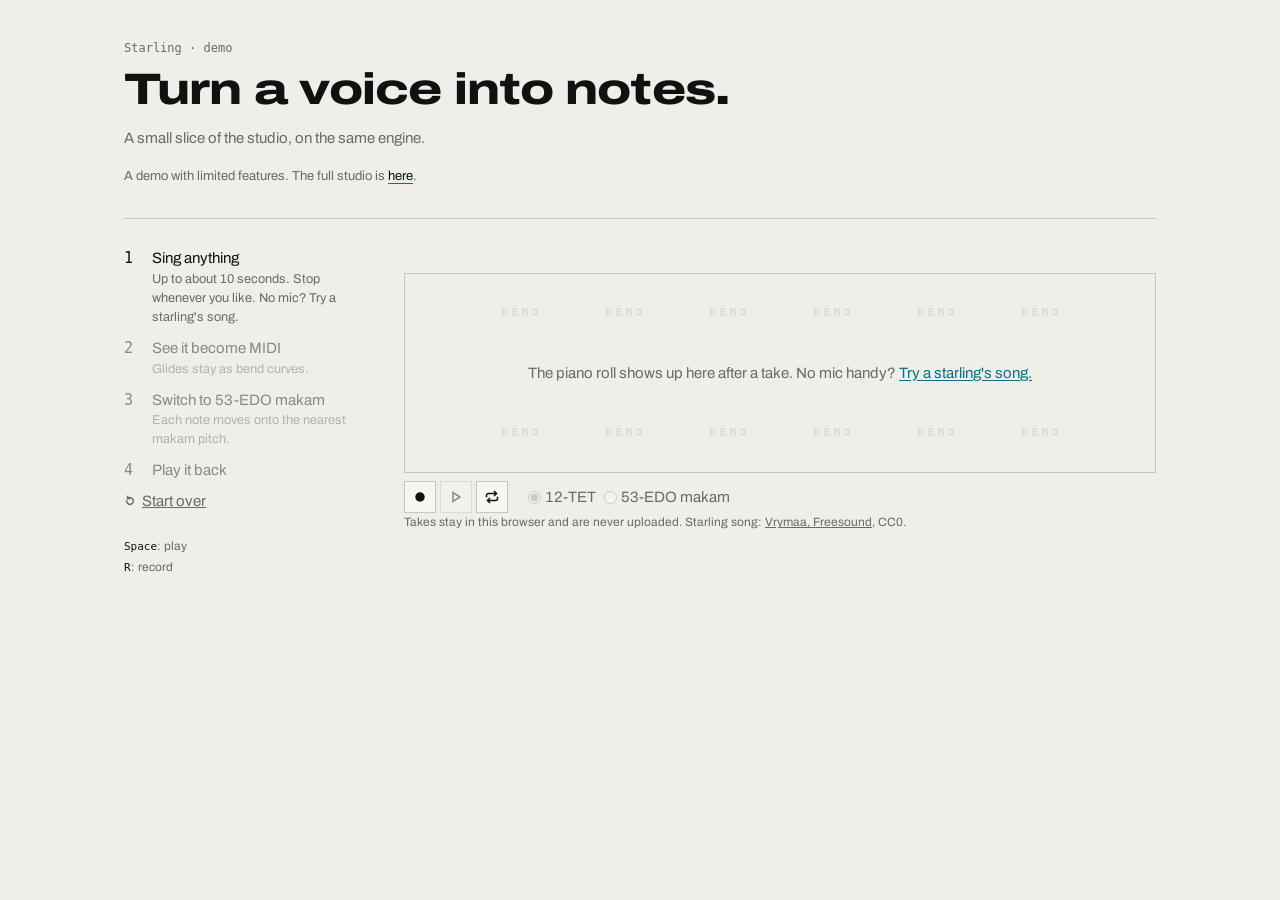
==== try/index.html @ cbfd1e99 "Deploy Starling 3f516eb: the demo mark in the roll box, the starling's last 6 seconds Co-Authored-By" ====
<!doctype html>
<html lang="en" data-category="transcribe">
  <head>
    <meta charset="utf-8" />
    <meta name="viewport" content="width=device-width, initial-scale=1" />
    <title>Try Starling</title>
    <link rel="icon" href="../assets/favicon-32-CHO36d3g.png" sizes="32x32" type="image/png" />
    <link rel="icon" href="../assets/favicon-B6P8SAkx.svg" type="image/svg+xml" />
    <link rel="apple-touch-icon" href="../assets/apple-touch-icon-BotlRx_U.png" />
    <script>
      // For framing (the showcase site): ?theme=paper|night picks the mode
      // before first paint, otherwise the system scheme applies. The demo
      // shell handles ?embed=1 itself once it loads.
      (function () {
        var t = new URLSearchParams(location.search).get("theme");
        if (t === "paper" || t === "night") document.documentElement.dataset.theme = t;
      })();
    </script>
    <script type="module" crossorigin src="../assets/try-_Gzsz8ZM.js"></script>
    <link rel="modulepreload" crossorigin href="../assets/recorder-Cdp40W9x.js">
    <link rel="stylesheet" crossorigin href="../assets/try-DB4RFT_o.css">
  </head>
  <body>
    <div id="demo">
      <!-- The DEMO mark belongs to the roll box alone: the stage's own mark
           stays under this wrapper, and the box asks for a mark of its own,
           a grid centred on the box and clipped by its border. -->
      <div class="try-body" data-demoshell-nomark>
      <p id="message" class="try-message" role="status"></p>
      <div class="try-stage" data-demoshell-mark>
        <canvas id="roll"></canvas>
        <p id="empty" class="try-empty"><span id="empty-text">The piano roll shows up here after a take. No mic handy? <button id="sample-link" type="button" class="try-link">Try a starling's song.</button></span></p>
      </div>
      <div class="try-toolbar">
        <div class="try-toolbar-transport">
          <button id="record" type="button" data-icon="record" data-toggle data-pressed-icon="stop" data-key="r"></button>
          <button id="play" type="button" data-icon="play" data-toggle data-key="Space" disabled></button>
          <button id="sample" type="button" data-icon="loop" data-label="Try a starling's song"></button>
          <span id="rec-status" class="try-fine"></span>
        </div>
        <span class="try-toolbar-tuning try-tuning" role="radiogroup" aria-label="Tuning">
          <label><input type="radio" name="tuning" value="" checked disabled /> 12-TET</label>
          <label><input type="radio" name="tuning" value="53-edo" disabled /> 53-EDO makam</label>
        </span>
        <label id="smoothing-row" class="try-toolbar-smoothing" hidden>
          <span>Smoothing</span>
          <input id="smoothing" type="range" min="0" max="100" step="5" value="0" />
          <span id="smoothing-val">0%</span>
        </label>
      </div>
      <p class="try-fine">Takes stay in this browser and are never uploaded. Starling song: <a href="https://freesound.org/s/737756/" target="_blank" rel="noopener">Vrymaa, Freesound</a>, CC0.</p>
      </div>
    </div>
  </body>
</html>
---- assets/try-DB4RFT_o.css ----
@font-face{font-family:Archivo;src:url(./Archivo-nA3Ms_VF.woff2) format("woff2");font-weight:400 800;font-stretch:62% 125%;font-display:swap}@font-face{font-family:JetBrains Mono;src:url(./JetBrainsMono-BeqGHA24.woff2) format("woff2");font-weight:100 800;font-display:swap}:root{color-scheme:light dark;--ground: light-dark(#efeee9, #0e0e0e);--ground-2: light-dark(#f7f6f2, #161616);--band: light-dark(#e6e4de, #151515);--line: light-dark(#c9c7bf, #333333);--ink: light-dark(#111111, #f2f2ee);--ink-mut: light-dark(#6b6a64, #8a8a85);--mark: light-dark(#111111, #f2f2ee);--acc: var(--ink);--font-sans: "Archivo", -apple-system, "Helvetica Neue", Helvetica, Arial, sans-serif;--font-mono: "JetBrains Mono", ui-monospace, "SF Mono", Menlo, monospace;--head-stretch: 125%;--head-weight: 800;--head-tracking: -.02em;--space: 8px;--radius: 0;--hairline: 1px solid var(--line)}[data-theme=paper]{color-scheme:light}[data-theme=night]{color-scheme:dark}[data-theme]{background-color:var(--ground);color:var(--ink)}[data-category=transcribe]{--acc: light-dark(#007489, #3df2ff)}[data-category=transform]{--acc: light-dark(#c23900, #ff5a1f)}[data-category=perceive]{--acc: light-dark(#597300, #d7ff1f)}[data-category=workflow]{--acc: light-dark(#cd0f70, #ff2d95)}@supports not (color: light-dark(#000000,#ffffff)){:root,[data-theme]{color-scheme:light}:root{--ground: #efeee9;--ground-2: #f7f6f2;--band: #e6e4de;--line: #c9c7bf;--ink: #111111;--ink-mut: #6b6a64;--mark: #111111}[data-category=transcribe]{--acc: #007489}[data-category=transform]{--acc: #c23900}[data-category=perceive]{--acc: #597300}[data-category=workflow]{--acc: #cd0f70}}.steprail{font:15px/1.5 var(--font-sans);color:var(--ink)}.steprail ol{list-style:none;counter-reset:step;margin:0;padding:0;display:grid;gap:10px}.steprail-step{counter-increment:step;display:grid;grid-template-columns:2ch 1fr;column-gap:10px;opacity:.45;transition:opacity .9s ease}.steprail-step:before{content:counter(step);font-family:var(--font-mono)}.steprail-step[data-state=current]{opacity:1}.steprail-step[data-state=done]{opacity:.7}.steprail-step[data-state=done]:before{content:"✓"}.steprail-hint{grid-column:2;font-size:.85em;color:var(--ink-mut)}.steprail-end{margin:14px 0 0}.steprail-reset{display:inline-flex;align-items:center;gap:6px;margin-top:8px;background:none;border:0;padding:0;color:var(--ink-mut);text-decoration:underline;cursor:pointer;font:inherit}.steprail-reset .ds-icon{width:12px;height:12px;flex:none}.steprail-reset:focus-visible{outline:2px solid var(--acc);outline-offset:2px}@media(prefers-reduced-motion:reduce){.steprail-step{transition:none}}.iconbutton{--iconbutton-size: calc(var(--space) * 4);--iconbutton-glyph: 16px;box-sizing:border-box;display:inline-grid;place-items:center;flex:none;width:var(--iconbutton-size);height:var(--iconbutton-size);margin:0;padding:0;border:var(--hairline);border-radius:var(--radius);background:var(--ground-2);color:var(--ink);cursor:pointer;vertical-align:middle}.iconbutton[data-size=s]{--iconbutton-size: calc(var(--space) * 3);--iconbutton-glyph: 14px}.iconbutton .ds-icon{display:block;width:var(--iconbutton-glyph);height:var(--iconbutton-glyph);pointer-events:none}.ds-icon *{vector-effect:non-scaling-stroke}.iconbutton:hover{background:var(--band)}.iconbutton[aria-pressed=true]{border-color:var(--acc);color:var(--acc)}.iconbutton[aria-pressed=true]:hover{background:var(--ground-2)}.iconbutton:focus-visible{outline:2px solid var(--acc);outline-offset:1px}.iconbutton:disabled{cursor:default;opacity:.45}.iconbutton:disabled:hover{background:var(--ground-2)}.ds-icon{flex:none;vertical-align:-.2em}body:has(.demoshell){margin:0;background:var(--ground)}.demoshell{box-sizing:border-box;max-width:1080px;margin-inline:auto;padding:calc(var(--space) * 5) calc(var(--space) * 3) calc(var(--space) * 8);color:var(--ink);font:15px/1.55 var(--font-sans);font-variant-numeric:tabular-nums}.demoshell *,.demoshell *:before,.demoshell *:after{box-sizing:inherit}.demoshell-head{padding-bottom:calc(var(--space) * 4);margin-bottom:calc(var(--space) * 4);border-bottom:var(--hairline)}.demoshell-eyebrow{margin:0 0 calc(var(--space) * 1.5);font:500 12px/1.4 var(--font-mono);color:var(--ink-mut)}.demoshell-title{margin:0;max-width:22ch;font-size:clamp(1.75rem,4.2vw,2.75rem);font-stretch:var(--head-stretch);font-weight:var(--head-weight);letter-spacing:var(--head-tracking);line-height:.95;text-wrap:balance}.demoshell-intro{max-width:62ch;margin:calc(var(--space) * 2) 0 0;color:var(--ink-mut)}.demoshell-note{max-width:62ch;margin:calc(var(--space) * 2) 0 0;font-size:13px;color:var(--ink-mut)}.demoshell-note a{color:var(--ink);text-decoration-color:var(--acc);text-underline-offset:3px}.demoshell-note a:focus-visible{outline:1px solid var(--acc);outline-offset:2px}.demoshell-body{display:grid;grid-template-columns:minmax(0,15rem) minmax(0,1fr);column-gap:calc(var(--space) * 5);row-gap:calc(var(--space) * 3);align-items:start}.demoshell-rail{position:sticky;top:calc(var(--space) * 2);margin-top:-.25em}.demoshell-stage{min-width:0;position:relative;isolation:isolate}.demoshell-aside{margin-top:calc(var(--space) * 4)}.demoshell-aside:empty{display:none}.demoshell-keys{display:grid;gap:calc(var(--space) / 2);margin:calc(var(--space) * 3) 0 0;font:12px/1.4 var(--font-sans);color:var(--ink-mut)}.demoshell-keys:empty{display:none}.demoshell-keys kbd{font:500 11px/1.4 var(--font-mono);color:var(--ink)}@media(hover:none)and (pointer:coarse){.demoshell-keys{display:none}}.demoshell{--demoshell-mark-opacity: .09;--demoshell-mark-tile-w: calc(var(--space) * 13);--demoshell-mark-tile-h: calc(var(--space) * 5);--demoshell-mark-z: 2147483646}.demoshell-marked{isolation:isolate}:where(.demoshell-marked){position:relative}.demoshell-mark{position:absolute;inset:0;z-index:var(--demoshell-mark-z);overflow:hidden;display:grid;grid-template-columns:repeat(auto-fill,var(--demoshell-mark-tile-w));grid-template-rows:repeat(auto-fill,var(--demoshell-mark-tile-h));grid-auto-rows:0;place-content:center;padding:calc(var(--space) * 2);color:var(--mark);opacity:var(--demoshell-mark-opacity);font:600 11px/var(--demoshell-mark-tile-h) var(--font-mono);letter-spacing:.3em;text-align:center;pointer-events:none;user-select:none;-webkit-user-select:none}.demoshell-mark>span{overflow:hidden;min-width:0;padding-inline-start:.3em}:where(.demoshell-stage [data-demoshell-nomark]){position:relative;z-index:calc(var(--demoshell-mark-z) + 1);background-color:var(--ground)}@media(max-width:720px){.demoshell{padding:calc(var(--space) * 3) 16px calc(var(--space) * 6)}.demoshell-head{padding-bottom:calc(var(--space) * 3);margin-bottom:calc(var(--space) * 3)}.demoshell-body{grid-template-columns:minmax(0,1fr)}.demoshell-rail{position:static}.demoshell-aside{margin-top:calc(var(--space) * 3)}}html.demoshell-embed,html.demoshell-embed body{background:transparent}.demoshell[data-embed]{max-width:none;padding:4px}.demoshell[data-embed] .demoshell-rail{position:static}.demoshell[data-embed] .demoshell-note{max-width:none;margin-top:calc(var(--space) * 2);font-size:12px}*{box-sizing:border-box}.try-stage{position:relative;height:200px;border:var(--hairline);background:var(--ground)}#roll{display:block;width:100%;height:100%}.try-empty{position:absolute;inset:0;margin:0;display:flex;align-items:center;justify-content:center;padding:calc(var(--space) * 2);text-align:center;color:var(--ink-mut)}.try-empty[hidden]{display:none}.try-message{margin:0;min-height:1.5em;color:var(--ink-mut)}.try-fine{margin:0;font-size:12px;color:var(--ink-mut)}.try-fine a{color:inherit}.try-link{font:inherit;color:var(--acc);background:none;border:0;padding:0;cursor:pointer;text-decoration:underline;text-underline-offset:2px}.try-link:disabled{color:var(--ink-mut);cursor:default}#rec-status{font-variant-numeric:tabular-nums}.try-toolbar{display:flex;flex-wrap:wrap;align-items:center;gap:var(--space) calc(var(--space) * 2);margin-top:var(--space)}.try-toolbar-transport{display:flex;align-items:center;gap:calc(var(--space) / 2)}.try-toolbar-smoothing{display:flex;align-items:center;gap:calc(var(--space) / 2);margin-left:auto;font-size:13px}.try-toolbar-smoothing[hidden]{display:none}#smoothing-val{min-width:3ch;color:var(--acc);font-variant-numeric:tabular-nums;text-align:right}#smoothing{width:160px;appearance:none;-webkit-appearance:none;height:12px;background:transparent;cursor:pointer}#smoothing::-webkit-slider-runnable-track{height:2px;background:linear-gradient(to right,var(--acc) var(--fill, 0%),var(--line) var(--fill, 0%))}#smoothing::-moz-range-track{height:2px;background:linear-gradient(to right,var(--acc) var(--fill, 0%),var(--line) var(--fill, 0%))}#smoothing::-webkit-slider-thumb{-webkit-appearance:none;width:12px;height:12px;margin-top:-5px;background:var(--acc);border:0;border-radius:0}#smoothing::-moz-range-thumb{width:12px;height:12px;background:var(--acc);border:0;border-radius:0}:focus-visible{outline:1px solid var(--acc);outline-offset:1px}.steprail .steprail-reset{background:none;border:0;padding:0}.try-tuning{display:inline-flex;flex-wrap:wrap;gap:var(--space)}.try-tuning label{display:inline-flex;gap:calc(var(--space) / 2);align-items:center}.try-tuning input{accent-color:var(--acc);margin:0}.try-tuning label:has(input:disabled){color:var(--ink-mut)}@media(max-width:700px){.try-stage{height:170px}.try-toolbar-smoothing{flex:1 1 100%;margin-left:0}}
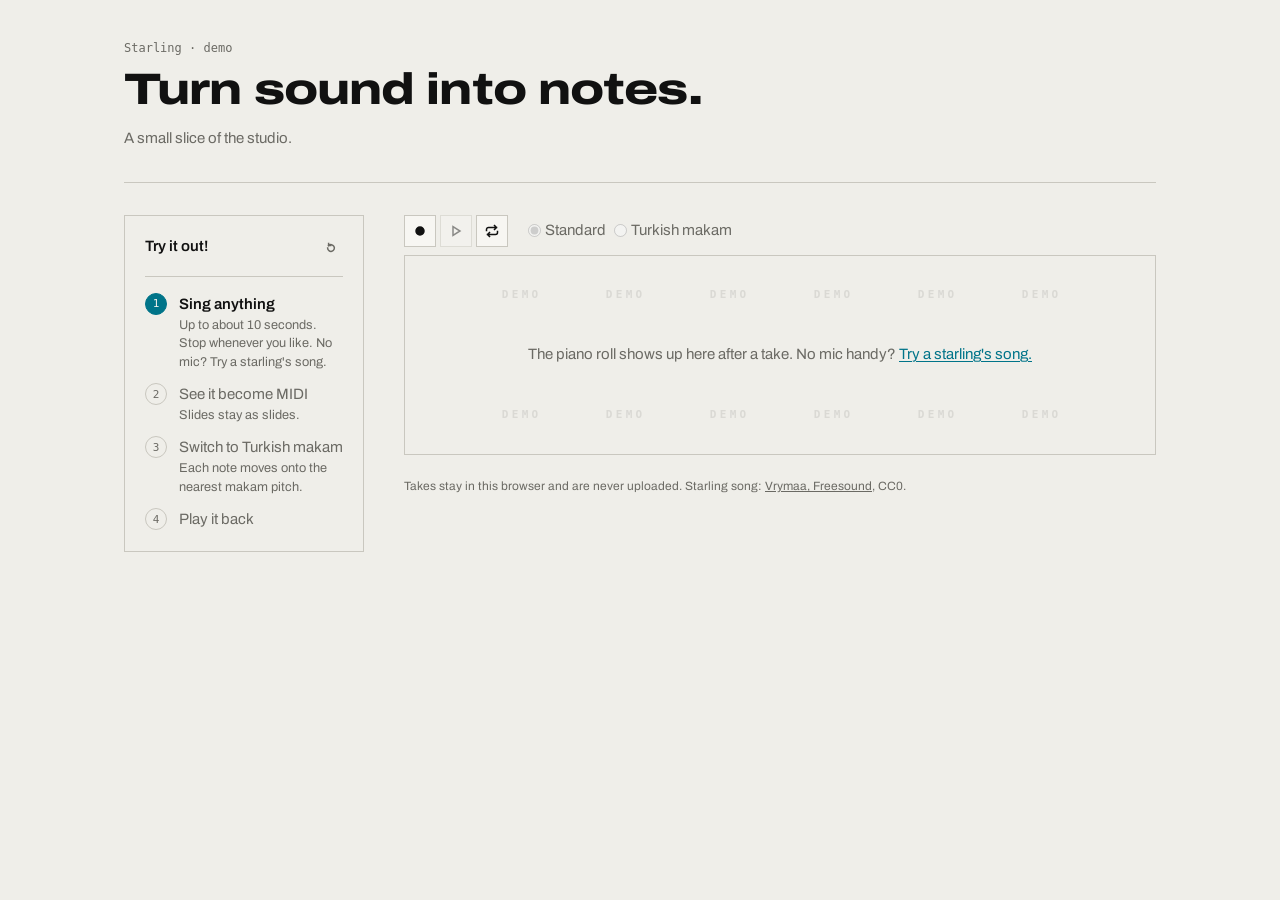
==== commit dd71089d: "Deploy voxmpe 52d1abf" ====
--- a/try/index.html
+++ b/try/index.html
@@ -16,9 +16,9 @@
         if (t === "paper" || t === "night") document.documentElement.dataset.theme = t;
       })();
     </script>
-    <script type="module" crossorigin src="../assets/try-_Gzsz8ZM.js"></script>
-    <link rel="modulepreload" crossorigin href="../assets/recorder-Cdp40W9x.js">
-    <link rel="stylesheet" crossorigin href="../assets/try-DB4RFT_o.css">
+    <script type="module" crossorigin src="../assets/try-yfpCiFr_.js"></script>
+    <link rel="modulepreload" crossorigin href="../assets/recorder-CfAJe8YM.js">
+    <link rel="stylesheet" crossorigin href="../assets/try-D-LoabYF.css">
   </head>
   <body>
     <div id="demo">
@@ -26,11 +26,7 @@
            stays under this wrapper, and the box asks for a mark of its own,
            a grid centred on the box and clipped by its border. -->
       <div class="try-body" data-demoshell-nomark>
-      <p id="message" class="try-message" role="status"></p>
-      <div class="try-stage" data-demoshell-mark>
-        <canvas id="roll"></canvas>
-        <p id="empty" class="try-empty"><span id="empty-text">The piano roll shows up here after a take. No mic handy? <button id="sample-link" type="button" class="try-link">Try a starling's song.</button></span></p>
-      </div>
+      <!-- Record and Play first, top-left of the product (design 1.15), then the roll. -->
       <div class="try-toolbar">
         <div class="try-toolbar-transport">
           <button id="record" type="button" data-icon="record" data-toggle data-pressed-icon="stop" data-key="r"></button>
@@ -39,8 +35,8 @@
           <span id="rec-status" class="try-fine"></span>
         </div>
         <span class="try-toolbar-tuning try-tuning" role="radiogroup" aria-label="Tuning">
-          <label><input type="radio" name="tuning" value="" checked disabled /> 12-TET</label>
-          <label><input type="radio" name="tuning" value="53-edo" disabled /> 53-EDO makam</label>
+          <label><input type="radio" name="tuning" value="" checked disabled /> Standard</label>
+          <label><input type="radio" name="tuning" value="53-edo" disabled /> Turkish makam</label>
         </span>
         <label id="smoothing-row" class="try-toolbar-smoothing" hidden>
           <span>Smoothing</span>
@@ -48,6 +44,11 @@
           <span id="smoothing-val">0%</span>
         </label>
       </div>
+      <div class="try-stage" data-demoshell-mark>
+        <canvas id="roll"></canvas>
+        <p id="empty" class="try-empty"><span id="empty-text">The piano roll shows up here after a take. No mic handy? <button id="sample-link" type="button" class="try-link">Try a starling's song.</button></span></p>
+      </div>
+      <p id="message" class="try-message" role="status"></p>
       <p class="try-fine">Takes stay in this browser and are never uploaded. Starling song: <a href="https://freesound.org/s/737756/" target="_blank" rel="noopener">Vrymaa, Freesound</a>, CC0.</p>
       </div>
     </div>
--- a/assets/try-D-LoabYF.css
+++ b/assets/try-D-LoabYF.css
@@ -0,0 +1 @@
+@font-face{font-family:Archivo;src:url(./Archivo-nA3Ms_VF.woff2) format("woff2");font-weight:400 800;font-stretch:62% 125%;font-display:swap}@font-face{font-family:JetBrains Mono;src:url(./JetBrainsMono-BeqGHA24.woff2) format("woff2");font-weight:100 800;font-display:swap}:root{color-scheme:light dark;--ground: light-dark(#efeee9, #0e0e0e);--ground-2: light-dark(#f7f6f2, #161616);--band: light-dark(#e6e4de, #151515);--line: light-dark(#c9c7bf, #333333);--ink: light-dark(#111111, #f2f2ee);--ink-mut: light-dark(#6b6a64, #8a8a85);--mark: light-dark(#111111, #f2f2ee);--acc: var(--ink);--drum-kick: light-dark(#c23900, #fa4e00);--drum-snare: light-dark(#2a78d6, #0066c8);--drum-hats: light-dark(#008a5f, #199e70);--drum-perc: light-dark(#4a3aa7, #c366e7);--font-sans: "Archivo", -apple-system, "Helvetica Neue", Helvetica, Arial, sans-serif;--font-mono: "JetBrains Mono", ui-monospace, "SF Mono", Menlo, monospace;--head-stretch: 125%;--head-weight: 800;--head-tracking: -.02em;--space: 8px;--radius: 0;--hairline: 1px solid var(--line)}[data-theme=paper]{color-scheme:light}[data-theme=night]{color-scheme:dark}[data-theme]{background-color:var(--ground);color:var(--ink)}[data-category=transcribe]{--acc: light-dark(#007489, #3df2ff)}[data-category=transform]{--acc: light-dark(#c23900, #ff5a1f)}[data-category=perceive]{--acc: light-dark(#597300, #d7ff1f)}[data-category=workflow]{--acc: light-dark(#cd0f70, #ff2d95)}@supports not (color: light-dark(#000000,#ffffff)){:root,[data-theme]{color-scheme:light}:root{--ground: #efeee9;--ground-2: #f7f6f2;--band: #e6e4de;--line: #c9c7bf;--ink: #111111;--ink-mut: #6b6a64;--mark: #111111;--drum-kick: #c23900;--drum-snare: #2a78d6;--drum-hats: #008a5f;--drum-perc: #4a3aa7}[data-category=transcribe]{--acc: #007489}[data-category=transform]{--acc: #c23900}[data-category=perceive]{--acc: #597300}[data-category=workflow]{--acc: #cd0f70}}.steprail{font:15px/1.45 var(--font-sans);color:var(--ink)}.steprail-head{display:flex;align-items:flex-start;gap:var(--space);margin-bottom:calc(var(--space) * 2)}.steprail-head>:first-child:not(.steprail-reset){flex:1}.steprail-reset{display:inline-grid;place-items:center;flex:none;margin-left:auto;width:calc(var(--space) * 3);height:calc(var(--space) * 3);padding:0;background:none;border:var(--hairline);border-radius:var(--radius);color:var(--ink-mut);cursor:pointer}.steprail-reset:hover{color:var(--ink);border-color:var(--acc)}.steprail-reset .ds-icon{width:12px;height:12px}.steprail-reset:focus-visible{outline:2px solid var(--acc);outline-offset:2px}.steprail ol{list-style:none;counter-reset:step;margin:0;padding:0;display:grid;gap:12px}.steprail-step{counter-increment:step;display:grid;grid-template-columns:22px 1fr;column-gap:12px;align-items:baseline;color:var(--ink-mut);transition:color .6s ease}.steprail-step:before{content:counter(step);display:grid;place-items:center;width:22px;height:22px;align-self:start;border:var(--hairline);border-radius:50%;font:500 11px/1 var(--font-mono);color:var(--ink-mut);transition:background-color .6s ease,color .6s ease,border-color .6s ease}.steprail-label{padding-top:1px}.steprail-step[data-state=current]{color:var(--ink)}.steprail-step[data-state=current] .steprail-label{font-weight:600}.steprail-step[data-state=current]:before{background:var(--acc);border-color:var(--acc);color:var(--ground)}.steprail-step[data-state=done]:before{content:"✓";border-color:var(--acc);color:var(--acc)}.steprail-hint{grid-column:2;font-size:.85em;color:var(--ink-mut)}.steprail-end{margin:14px 0 0}.steprail-end a{color:var(--acc);text-decoration:underline;text-underline-offset:3px}.steprail-end a:focus-visible{outline:2px solid var(--acc);outline-offset:2px}@media(prefers-reduced-motion:reduce){.steprail-step,.steprail-step:before{transition:none}}.iconbutton{--iconbutton-size: calc(var(--space) * 4);--iconbutton-glyph: 16px;box-sizing:border-box;display:inline-grid;place-items:center;flex:none;width:var(--iconbutton-size);height:var(--iconbutton-size);margin:0;padding:0;border:var(--hairline);border-radius:var(--radius);background:var(--ground-2);color:var(--ink);cursor:pointer;vertical-align:middle}.iconbutton[data-size=s]{--iconbutton-size: calc(var(--space) * 3);--iconbutton-glyph: 14px}.iconbutton .ds-icon{display:block;width:var(--iconbutton-glyph);height:var(--iconbutton-glyph);pointer-events:none}.ds-icon *{vector-effect:non-scaling-stroke}.iconbutton:hover{background:var(--band)}.iconbutton[aria-pressed=true]{border-color:var(--acc);color:var(--acc)}.iconbutton[aria-pressed=true]:hover{background:var(--ground-2)}.iconbutton:focus-visible{outline:2px solid var(--acc);outline-offset:1px}.iconbutton:disabled{cursor:default;opacity:.45}.iconbutton:disabled:hover{background:var(--ground-2)}.ds-icon{flex:none;vertical-align:-.2em}body:has(.demoshell){margin:0;background:var(--ground)}.demoshell{box-sizing:border-box;max-width:1080px;margin-inline:auto;padding:calc(var(--space) * 5) calc(var(--space) * 3) calc(var(--space) * 8);color:var(--ink);font:15px/1.55 var(--font-sans);font-variant-numeric:tabular-nums}.demoshell *,.demoshell *:before,.demoshell *:after{box-sizing:inherit}.demoshell-head{padding-bottom:calc(var(--space) * 4);margin-bottom:calc(var(--space) * 4);border-bottom:var(--hairline)}.demoshell-eyebrow{margin:0 0 calc(var(--space) * 1.5);font:500 12px/1.4 var(--font-mono);color:var(--ink-mut)}.demoshell-title{margin:0;max-width:22ch;font-size:clamp(1.75rem,4.2vw,2.75rem);font-stretch:var(--head-stretch);font-weight:var(--head-weight);letter-spacing:var(--head-tracking);line-height:.95;text-wrap:balance}.demoshell-intro{max-width:62ch;margin:calc(var(--space) * 2) 0 0;color:var(--ink-mut)}.demoshell-note{max-width:62ch;margin:calc(var(--space) * 2) 0 0;font-size:13px;color:var(--ink-mut)}.demoshell-note a{color:var(--ink);text-decoration-color:var(--acc);text-underline-offset:3px}.demoshell-note a:focus-visible{outline:1px solid var(--acc);outline-offset:2px}.demoshell-go{margin:0;font:600 15px/1.35 var(--font-sans);color:var(--ink);text-wrap:balance}.demoshell-go a{color:var(--acc);text-decoration:underline;text-underline-offset:3px}.demoshell-go a:focus-visible{outline:2px solid var(--acc);outline-offset:2px}.demoshell-rail .steprail-head{padding-bottom:calc(var(--space) * 2);border-bottom:var(--hairline)}.demoshell-body{display:grid;grid-template-columns:minmax(0,15rem) minmax(0,1fr);column-gap:calc(var(--space) * 5);row-gap:calc(var(--space) * 3);align-items:start}.demoshell-rail{position:sticky;top:calc(var(--space) * 2);padding:calc(var(--space) * 2.5);background:var(--ground);border:var(--hairline);border-radius:var(--radius)}.demoshell-stage{min-width:0;position:relative;isolation:isolate}.demoshell-aside{margin-top:calc(var(--space) * 4)}.demoshell-aside:empty{display:none}.demoshell-keys{display:grid;gap:calc(var(--space) / 2);margin:calc(var(--space) * 3) 0 0;font:12px/1.4 var(--font-sans);color:var(--ink-mut)}.demoshell-keys:empty{display:none}.demoshell-keys kbd{font:500 11px/1.4 var(--font-mono);color:var(--ink)}@media(hover:none)and (pointer:coarse){.demoshell-keys{display:none}}.demoshell{--demoshell-mark-opacity: .09;--demoshell-mark-tile-w: calc(var(--space) * 13);--demoshell-mark-tile-h: calc(var(--space) * 5);--demoshell-mark-z: 2147483646}.demoshell-marked{isolation:isolate}:where(.demoshell-marked){position:relative}.demoshell-mark{position:absolute;inset:0;z-index:var(--demoshell-mark-z);overflow:hidden;display:grid;grid-template-columns:repeat(auto-fill,var(--demoshell-mark-tile-w));grid-template-rows:repeat(auto-fill,var(--demoshell-mark-tile-h));grid-auto-rows:0;place-content:center;padding:calc(var(--space) * 2);color:var(--mark);opacity:var(--demoshell-mark-opacity);font:600 11px/var(--demoshell-mark-tile-h) var(--font-mono);letter-spacing:.3em;text-align:center;pointer-events:none;user-select:none;-webkit-user-select:none}.demoshell-mark>span{overflow:hidden;min-width:0;padding-inline-start:.3em}:where(.demoshell-stage [data-demoshell-nomark]){position:relative;z-index:calc(var(--demoshell-mark-z) + 1);background-color:var(--ground)}@media(max-width:720px){.demoshell{padding:calc(var(--space) * 3) 16px calc(var(--space) * 6)}.demoshell-head{padding-bottom:calc(var(--space) * 3);margin-bottom:calc(var(--space) * 3)}.demoshell-body{grid-template-columns:minmax(0,1fr)}.demoshell-rail{position:static}.demoshell-aside{margin-top:calc(var(--space) * 3)}}html.demoshell-embed,html.demoshell-embed body{background:transparent}.demoshell[data-embed]{max-width:none;padding:4px}.demoshell[data-embed] .demoshell-rail{position:static}.demoshell[data-embed] .demoshell-note{max-width:none;margin-top:calc(var(--space) * 2);font-size:12px}.seekable{cursor:pointer;touch-action:pan-y;user-select:none;-webkit-user-select:none}.seekable.seeking{cursor:ew-resize}.playhead{position:absolute;top:0;bottom:0;width:1px;background:var(--acc);cursor:ew-resize}.playhead:before{content:"";position:absolute;inset:0 -6px}*{box-sizing:border-box}.try-stage{position:relative;height:200px;border:var(--hairline);background:var(--ground)}#roll{display:block;width:100%;height:100%}.try-empty{position:absolute;inset:0;margin:0;display:flex;align-items:center;justify-content:center;padding:calc(var(--space) * 2);text-align:center;color:var(--ink-mut)}.try-empty[hidden]{display:none}.try-message{margin:0;min-height:1.5em;color:var(--ink-mut)}.try-fine{margin:0;font-size:12px;color:var(--ink-mut)}.try-fine a{color:inherit}.try-link{font:inherit;color:var(--acc);background:none;border:0;padding:0;cursor:pointer;text-decoration:underline;text-underline-offset:2px}.try-link:disabled{color:var(--ink-mut);cursor:default}#rec-status{font-variant-numeric:tabular-nums}.try-toolbar{display:flex;flex-wrap:wrap;align-items:center;gap:var(--space) calc(var(--space) * 2);margin-bottom:var(--space)}.try-toolbar-transport{display:flex;align-items:center;gap:calc(var(--space) / 2)}.try-toolbar-smoothing{display:flex;align-items:center;gap:calc(var(--space) / 2);margin-left:auto;font-size:13px}.try-toolbar-smoothing[hidden]{display:none}#smoothing-val{min-width:3ch;color:var(--acc);font-variant-numeric:tabular-nums;text-align:right}#smoothing{width:160px;appearance:none;-webkit-appearance:none;height:12px;background:transparent;cursor:pointer}#smoothing::-webkit-slider-runnable-track{height:2px;background:linear-gradient(to right,var(--acc) var(--fill, 0%),var(--line) var(--fill, 0%))}#smoothing::-moz-range-track{height:2px;background:linear-gradient(to right,var(--acc) var(--fill, 0%),var(--line) var(--fill, 0%))}#smoothing::-webkit-slider-thumb{-webkit-appearance:none;width:12px;height:12px;margin-top:-5px;background:var(--acc);border:0;border-radius:0}#smoothing::-moz-range-thumb{width:12px;height:12px;background:var(--acc);border:0;border-radius:0}:focus-visible{outline:1px solid var(--acc);outline-offset:1px}.steprail .steprail-reset{background:none;border:0;padding:0}.try-tuning{display:inline-flex;flex-wrap:wrap;gap:var(--space)}.try-tuning label{display:inline-flex;gap:calc(var(--space) / 2);align-items:center}.try-tuning input{accent-color:var(--acc);margin:0}.try-tuning label:has(input:disabled){color:var(--ink-mut)}@media(max-width:700px){.try-stage{height:170px}.try-toolbar-smoothing{flex:1 1 100%;margin-left:0}}
